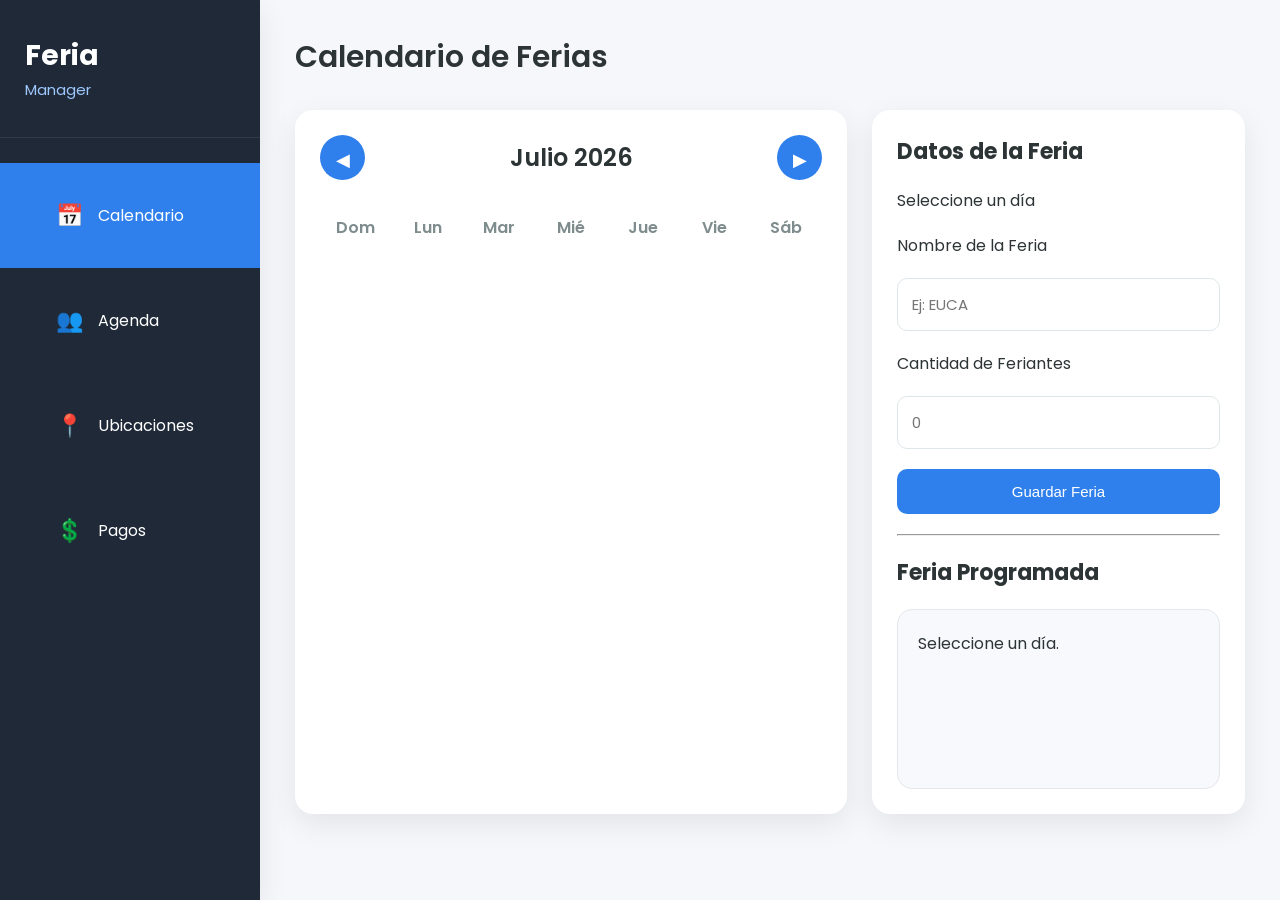
==== index.html @ 509d6440 "Add files via upload" ====
<!DOCTYPE html>
<html lang="es">

<head>

<meta charset="UTF-8">

<meta name="viewport" content="width=device-width, initial-scale=1.0">

<title>Feria Manager</title>

<link rel="stylesheet" href="css/style.css">

<link rel="preconnect" href="https://fonts.googleapis.com">

<link rel="preconnect" href="https://fonts.gstatic.com" crossorigin>

<link href="https://fonts.googleapis.com/css2?family=Poppins:wght@300;400;500;600;700&display=swap" rel="stylesheet">

</head>

<body>

<div class="app">

<!-- Menú -->

<aside class="sidebar" id="sidebar">

    <div class="logo">

        <h2>Feria</h2>

        <span>Manager</span>

    </div>

    <nav>

        <ul>

            <li id="menuCalendario">
                <a href="index.html">
                    <span>📅</span>
                    Calendario
                </a>
            </li>

            <li id="menuAgenda">
                <a href="agenda.html">
                    <span>👥</span>
                    Agenda
                </a>
            </li>

            <li id="menuUbicaciones">
                <a href="ubicaciones.html">
                    <span>📍</span>
                    Ubicaciones
                </a>
            </li>

            <li id="menuPagos">
                <a href="pagos.html">
                    <span>💲</span>
                    Pagos
                </a>
            </li>

        </ul>

    </nav>

</aside>

<!-- Contenido -->

<div class="contenido">

<header>

<div class="menu">

☰

</div>

<h1>

Calendario de Ferias

</h1>

</header>

<main>

<section class="tarjeta">

<div class="cabecera-calendario">

<button id="anterior">

◀

</button>

<h2 id="mesActual">

Julio 2026

</h2>

<button id="siguiente">

▶

</button>

</div>

<div class="dias-semana">

<div>Dom</div>

<div>Lun</div>

<div>Mar</div>

<div>Mié</div>

<div>Jue</div>

<div>Vie</div>

<div>Sáb</div>

</div>

<div id="calendario" class="calendario">

</div>

</section>

<section class="detalle">

    <h3>Datos de la Feria</h3>
    
    <p id="fechaSeleccionada">
    Seleccione un día
    </p>
    
    <label>Nombre de la Feria</label>
    
    <input
    type="text"
    id="nombreFeria"
    placeholder="Ej: EUCA">
    
    <label>Cantidad de Feriantes</label>
    
    <input
    type="number"
    id="cantidadFeriantes"
    placeholder="0">
    
    <button id="guardarFeria">
    
    Guardar Feria
    
    </button>
    
    <hr>
    
    <h3>Feria Programada</h3>
    
    <div id="detalleDia">
    
    Seleccione un día.
    
    </div>
    
    </section>

</main>

</div>

</div>

<script src="js/storage.js"></script>

<script src="js/calendario.js"></script>

<script src="js/app.js"></script>
<script>

    document.getElementById("menuCalendario").classList.add("activo");
    
    </script>
</body>

</html>
---- css/style.css ----
/* ===========================
   FERIA MANAGER
   Hoja de estilos principal
=========================== */

*{
    margin:0;
    padding:0;
    box-sizing:border-box;
}

:root{

    --color-principal:#2F80ED;
    --color-principal-hover:#1769d6;

    --color-fondo:#f5f7fb;
    --color-menu:#1f2937;

    --color-blanco:#ffffff;

    --color-texto:#2d3436;
    --color-texto-claro:#7f8c8d;

    --color-borde:#e5e7eb;

    --sombra:0 10px 30px rgba(0,0,0,.08);

    --radio:18px;

    --transicion:.25s;

}

body{

    font-family:'Poppins',sans-serif;
    background:var(--color-fondo);
    color:var(--color-texto);

    overflow-x:hidden;

}

/* APP */

.app{

    display:flex;

    min-height:100vh;

}

/* MENU */

.sidebar{

    width:260px;

    background:var(--color-menu);

    color:white;

    display:flex;

    flex-direction:column;

    transition:.35s;

    box-shadow:var(--sombra);

    position:fixed;

    left:0;

    top:0;

    bottom:0;

    z-index:100;

}

.logo{

    padding:35px 25px;

    border-bottom:1px solid rgba(255,255,255,.08);

}

.logo h2{

    font-size:28px;

    font-weight:700;

}

.logo span{

    color:#9ec8ff;

    font-size:15px;

}

.sidebar ul{

    list-style:none;

    margin-top:25px;

}

.sidebar li{

    display:flex;

    align-items:center;

    gap:15px;

    padding:18px 28px;

    cursor:pointer;

    transition:var(--transicion);

    font-size:16px;

}

.sidebar li:hover{

    background:rgba(255,255,255,.08);

}

.sidebar li.activo{

    background:var(--color-principal);

}

.sidebar li span{

    font-size:22px;

}

/* CONTENIDO */

.contenido{

    flex:1;

    margin-left:260px;

    padding:35px;

}

/* HEADER */

header{

    display:flex;

    justify-content:space-between;

    align-items:center;

    margin-bottom:30px;

}

header h1{

    font-size:30px;

    font-weight:600;

}

.menu{

    display:none;

}

/* MAIN */

main{

    display:grid;

    grid-template-columns:2fr 1fr;

    gap:25px;

}
/* ==========================================
   TARJETAS
========================================== */

.tarjeta,
.detalle{

    background:var(--color-blanco);

    border-radius:var(--radio);

    box-shadow:var(--sombra);

    padding:25px;

    animation:aparecer .5s ease;

}

.detalle{

    display:flex;

    flex-direction:column;

    gap:20px;

    min-height:620px;

}

/* ==========================================
   CABECERA DEL CALENDARIO
========================================== */

.cabecera-calendario{

    display:flex;

    justify-content:space-between;

    align-items:center;

    margin-bottom:25px;

}

.cabecera-calendario h2{

    font-size:24px;

    font-weight:600;

}

.cabecera-calendario button{

    width:45px;

    height:45px;

    border:none;

    border-radius:50%;

    cursor:pointer;

    background:var(--color-principal);

    color:white;

    font-size:18px;

    transition:.25s;

}

.cabecera-calendario button:hover{

    background:var(--color-principal-hover);

    transform:scale(1.08);

}

/* ==========================================
   DÍAS DE LA SEMANA
========================================== */

.dias-semana{

    display:grid;

    grid-template-columns:repeat(7,1fr);

    margin-bottom:15px;

}

.dias-semana div{

    text-align:center;

    font-weight:600;

    color:var(--color-texto-claro);

    padding:10px;

}

/* ==========================================
   CALENDARIO
========================================== */

.calendario{

    display:grid;

    grid-template-columns:repeat(7,1fr);

    gap:10px;

}

.dia{

    height:90px;

    border-radius:16px;

    background:#fafafa;

    display:flex;

    justify-content:center;

    align-items:center;

    cursor:pointer;

    font-weight:600;

    border:2px solid transparent;

    transition:.25s;

    position:relative;

}

.dia:hover{

    transform:translateY(-4px);

    background:#eef5ff;

    border-color:var(--color-principal);

}

.vacio{

    background:transparent;

    pointer-events:none;

    box-shadow:none;

}

/* Día seleccionado */

.seleccionado{

    background:var(--color-principal);

    color:white;

}

/* Hoy */

.hoy{

    border:2px solid #27ae60;

}

/* ==========================================
   FERIAS
========================================== */

.euca{

    background:#27ae60 !important;

    color:white;

}

.plate{

    background:#e67e22 !important;

    color:white;

}

.euca::after{

    content:"E";

    position:absolute;

    bottom:6px;

    right:8px;

    font-size:12px;

    font-weight:bold;

}

.plate::after{

    content:"P";

    position:absolute;

    bottom:6px;

    right:8px;

    font-size:12px;

    font-weight:bold;

}

/* ==========================================
   PANEL DERECHO
========================================== */

.detalle h3{

    font-size:22px;

}

#detalleDia{

    background:#f7f9fc;

    border-radius:15px;

    padding:20px;

    min-height:180px;

    line-height:1.7;

    border:1px solid var(--color-borde);

}

.botones{

    display:flex;

    flex-direction:column;

    gap:15px;

}

.botones button{

    border:none;

    cursor:pointer;

    padding:16px;

    border-radius:14px;

    color:white;

    font-size:16px;

    font-weight:600;

    transition:.25s;

}

#btnEuca{

    background:#27ae60;

}

#btnPlate{

    background:#e67e22;

}

.botones button:hover{

    transform:translateY(-3px);

    box-shadow:0 10px 20px rgba(0,0,0,.15);

}

/* ==========================================
   ANIMACIONES
========================================== */

@keyframes aparecer{

    from{

        opacity:0;

        transform:translateY(20px);

    }

    to{

        opacity:1;

        transform:translateY(0);

    }

}

/* ==========================================
   SCROLL
========================================== */

::-webkit-scrollbar{

    width:10px;

}

::-webkit-scrollbar-thumb{

    background:var(--color-principal);

    border-radius:20px;

}

::-webkit-scrollbar-track{

    background:#edf2f7;

}

/* ==========================================
   RESPONSIVE
========================================== */

@media(max-width:1000px){

    main{

        grid-template-columns:1fr;

    }

    .detalle{

        min-height:auto;

    }

}

@media(max-width:768px){

    .sidebar{

        width:220px;

        transform:translateX(-100%);

    }

    .sidebar.abierto{

        transform:translateX(0);

    }

    .contenido{

        margin-left:0;

        padding:20px;

    }

    .menu{

        display:flex;

        align-items:center;

        justify-content:center;

        width:45px;

        height:45px;

        border-radius:10px;

        background:var(--color-principal);

        color:white;

        cursor:pointer;

        font-size:22px;

    }

    header{

        gap:15px;

    }

    header h1{

        font-size:22px;

    }

    .dia{

        height:65px;

        font-size:14px;

    }

}
/*==========================
FORMULARIOS
===========================*/

form{

    display:flex;
    
    flex-direction:column;
    
    gap:15px;
    
    margin-top:20px;
    
    }
    
    input,
    select{
    
    padding:14px;
    
    border:1px solid #dfe6e9;
    
    border-radius:10px;
    
    font-size:15px;
    
    font-family:Poppins,sans-serif;
    
    }
    
    button{
    
    padding:14px;
    
    border:none;
    
    border-radius:10px;
    
    background:#2F80ED;
    
    color:white;
    
    cursor:pointer;
    
    font-size:15px;
    
    transition:.25s;
    
    }
    
    button:hover{
    
    background:#1769d6;
    
    }
    
    .emprendedor,
    .pago{
    
    background:white;
    
    padding:15px;
    
    border-radius:12px;
    
    margin-bottom:15px;
    
    box-shadow:0 3px 10px rgba(0,0,0,.08);
    
    }
    
    .emprendedor h3,
    .pago h3{
    
    margin-bottom:8px;
    
    }
    
    .emprendedor button,
    .pago button{
    
    margin-top:10px;
    
    margin-right:10px;
    
    }
    .sidebar ul{

        list-style:none;
    
        margin-top:25px;
    
    }
    
    .sidebar li{
    
        transition:.25s;
    
    }
    
    .sidebar li a{
    
        display:flex;
    
        align-items:center;
    
        gap:15px;
    
        padding:18px 28px;
    
        color:white;
    
        text-decoration:none;
    
        font-size:16px;
    
    }
    
    .sidebar li:hover{
    
        background:rgba(255,255,255,.08);
    
    }
    
    .sidebar li.activo{
    
        background:#2F80ED;
    
    }
    
    .sidebar li span{
    
        font-size:22px;
    
    }
    .feria{

        background:#2F80ED;
        color:white;
    
    }
    
    .contenidoFeria{
    
        display:flex;
        flex-direction:column;
        justify-content:center;
        align-items:center;
        height:100%;
        gap:3px;
        text-align:center;
    
    }
    
    .contenidoFeria strong{
    
        font-size:18px;
    
    }
    
    .contenidoFeria small{
    
        font-size:11px;
        font-weight:600;
    
    }
    
    .contenidoFeria span{
    
        font-size:11px;
    
    }
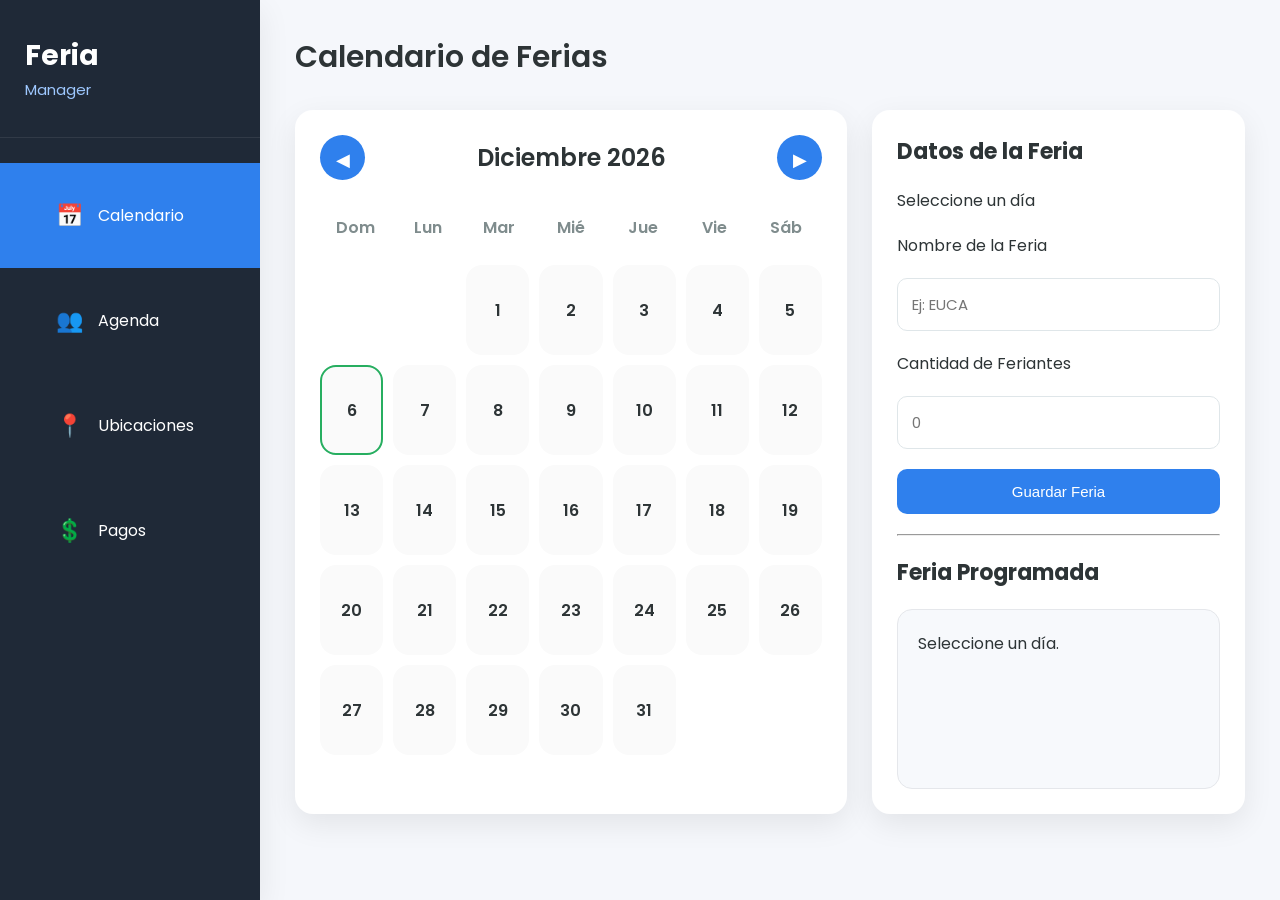
==== commit b1e1d06d: "Fix static asset loading and empty data guards" ====
--- a/index.html
+++ b/index.html
@@ -1,204 +1,204 @@
-<!DOCTYPE html>
-<html lang="es">
-
-<head>
-
-<meta charset="UTF-8">
-
-<meta name="viewport" content="width=device-width, initial-scale=1.0">
-
-<title>Feria Manager</title>
-
-<link rel="stylesheet" href="css/style.css">
-
-<link rel="preconnect" href="https://fonts.googleapis.com">
-
-<link rel="preconnect" href="https://fonts.gstatic.com" crossorigin>
-
-<link href="https://fonts.googleapis.com/css2?family=Poppins:wght@300;400;500;600;700&display=swap" rel="stylesheet">
-
-</head>
-
-<body>
-
-<div class="app">
-
-<!-- Menú -->
-
-<aside class="sidebar" id="sidebar">
-
-    <div class="logo">
-
-        <h2>Feria</h2>
-
-        <span>Manager</span>
-
-    </div>
-
-    <nav>
-
-        <ul>
-
-            <li id="menuCalendario">
-                <a href="index.html">
-                    <span>📅</span>
-                    Calendario
-                </a>
-            </li>
-
-            <li id="menuAgenda">
-                <a href="agenda.html">
-                    <span>👥</span>
-                    Agenda
-                </a>
-            </li>
-
-            <li id="menuUbicaciones">
-                <a href="ubicaciones.html">
-                    <span>📍</span>
-                    Ubicaciones
-                </a>
-            </li>
-
-            <li id="menuPagos">
-                <a href="pagos.html">
-                    <span>💲</span>
-                    Pagos
-                </a>
-            </li>
-
-        </ul>
-
-    </nav>
-
-</aside>
-
-<!-- Contenido -->
-
-<div class="contenido">
-
-<header>
-
-<div class="menu">
-
-☰
-
-</div>
-
-<h1>
-
-Calendario de Ferias
-
-</h1>
-
-</header>
-
-<main>
-
-<section class="tarjeta">
-
-<div class="cabecera-calendario">
-
-<button id="anterior">
-
-◀
-
-</button>
-
-<h2 id="mesActual">
-
-Julio 2026
-
-</h2>
-
-<button id="siguiente">
-
-▶
-
-</button>
-
-</div>
-
-<div class="dias-semana">
-
-<div>Dom</div>
-
-<div>Lun</div>
-
-<div>Mar</div>
-
-<div>Mié</div>
-
-<div>Jue</div>
-
-<div>Vie</div>
-
-<div>Sáb</div>
-
-</div>
-
-<div id="calendario" class="calendario">
-
-</div>
-
-</section>
-
-<section class="detalle">
-
-    <h3>Datos de la Feria</h3>
-    
-    <p id="fechaSeleccionada">
-    Seleccione un día
-    </p>
-    
-    <label>Nombre de la Feria</label>
-    
-    <input
-    type="text"
-    id="nombreFeria"
-    placeholder="Ej: EUCA">
-    
-    <label>Cantidad de Feriantes</label>
-    
-    <input
-    type="number"
-    id="cantidadFeriantes"
-    placeholder="0">
-    
-    <button id="guardarFeria">
-    
-    Guardar Feria
-    
-    </button>
-    
-    <hr>
-    
-    <h3>Feria Programada</h3>
-    
-    <div id="detalleDia">
-    
-    Seleccione un día.
-    
-    </div>
-    
-    </section>
-
-</main>
-
-</div>
-
-</div>
-
-<script src="js/storage.js"></script>
-
-<script src="js/calendario.js"></script>
-
-<script src="js/app.js"></script>
-<script>
-
-    document.getElementById("menuCalendario").classList.add("activo");
-    
-    </script>
-</body>
-
-</html>+<!DOCTYPE html>
+<html lang="es">
+
+<head>
+
+<meta charset="UTF-8">
+
+<meta name="viewport" content="width=device-width, initial-scale=1.0">
+
+<title>Feria Manager</title>
+
+<link rel="stylesheet" href="css/style.css">
+
+<link rel="preconnect" href="https://fonts.googleapis.com">
+
+<link rel="preconnect" href="https://fonts.gstatic.com" crossorigin>
+
+<link href="https://fonts.googleapis.com/css2?family=Poppins:wght@300;400;500;600;700&display=swap" rel="stylesheet">
+
+</head>
+
+<body>
+
+<div class="app">
+
+<!-- Menú -->
+
+<aside class="sidebar" id="sidebar">
+
+    <div class="logo">
+
+        <h2>Feria</h2>
+
+        <span>Manager</span>
+
+    </div>
+
+    <nav>
+
+        <ul>
+
+            <li id="menuCalendario">
+                <a href="index.html">
+                    <span>📅</span>
+                    Calendario
+                </a>
+            </li>
+
+            <li id="menuAgenda">
+                <a href="agenda.html">
+                    <span>👥</span>
+                    Agenda
+                </a>
+            </li>
+
+            <li id="menuUbicaciones">
+                <a href="ubicaciones.html">
+                    <span>📍</span>
+                    Ubicaciones
+                </a>
+            </li>
+
+            <li id="menuPagos">
+                <a href="pagos.html">
+                    <span>💲</span>
+                    Pagos
+                </a>
+            </li>
+
+        </ul>
+
+    </nav>
+
+</aside>
+
+<!-- Contenido -->
+
+<div class="contenido">
+
+<header>
+
+<div class="menu">
+
+☰
+
+</div>
+
+<h1>
+
+Calendario de Ferias
+
+</h1>
+
+</header>
+
+<main>
+
+<section class="tarjeta">
+
+<div class="cabecera-calendario">
+
+<button id="anterior">
+
+◀
+
+</button>
+
+<h2 id="mesActual">
+
+Julio 2026
+
+</h2>
+
+<button id="siguiente">
+
+▶
+
+</button>
+
+</div>
+
+<div class="dias-semana">
+
+<div>Dom</div>
+
+<div>Lun</div>
+
+<div>Mar</div>
+
+<div>Mié</div>
+
+<div>Jue</div>
+
+<div>Vie</div>
+
+<div>Sáb</div>
+
+</div>
+
+<div id="calendario" class="calendario">
+
+</div>
+
+</section>
+
+<section class="detalle">
+
+    <h3>Datos de la Feria</h3>
+
+    <p id="fechaSeleccionada">
+    Seleccione un día
+    </p>
+
+    <label>Nombre de la Feria</label>
+
+    <input
+    type="text"
+    id="nombreFeria"
+    placeholder="Ej: EUCA">
+
+    <label>Cantidad de Feriantes</label>
+
+    <input
+    type="number"
+    id="cantidadFeriantes"
+    placeholder="0">
+
+    <button id="guardarFeria">
+
+    Guardar Feria
+
+    </button>
+
+    <hr>
+
+    <h3>Feria Programada</h3>
+
+    <div id="detalleDia">
+
+    Seleccione un día.
+
+    </div>
+
+    </section>
+
+</main>
+
+</div>
+
+</div>
+
+<script src="css/js/storage.js"></script>
+
+<script src="css/js/calendario.js"></script>
+
+<script src="css/js/app.js"></script>
+<script>
+
+    document.getElementById("menuCalendario").classList.add("activo");
+
+    </script>
+</body>
+
+</html>
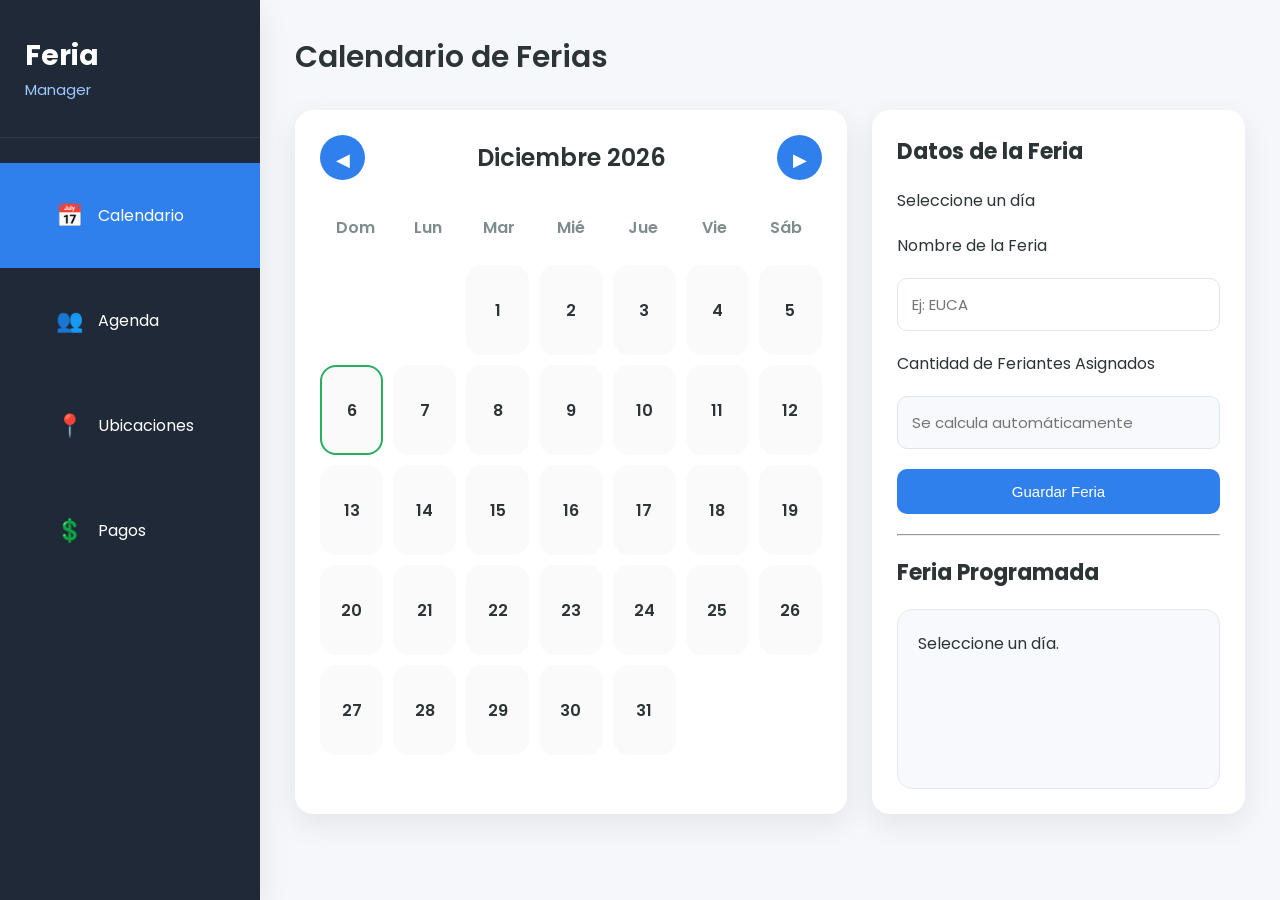
==== commit cf35d184: "Support multi-fair agenda and automatic calendar counts" ====
--- a/index.html
+++ b/index.html
@@ -158,12 +158,13 @@
     id="nombreFeria"
     placeholder="Ej: EUCA">
 
-    <label>Cantidad de Feriantes</label>
+    <label>Cantidad de Feriantes Asignados</label>
 
     <input
     type="number"
     id="cantidadFeriantes"
-    placeholder="0">
+    placeholder="Se calcula automáticamente"
+    readonly>
 
     <button id="guardarFeria">
 
--- a/css/style.css
+++ b/css/style.css
@@ -827,4 +827,354 @@
     
         font-size:11px;
     
-    }+    }
+/* ==========================================
+   UBICACIONES
+========================================== */
+
+.gridPuestos{
+
+    display:grid;
+    grid-template-columns:repeat(auto-fit,minmax(90px,1fr));
+    gap:12px;
+    margin-top:20px;
+
+}
+
+.puesto{
+
+    min-height:80px;
+    border-radius:14px;
+    background:#eef2f7;
+    color:var(--color-texto);
+    border:2px solid var(--color-borde);
+    display:flex;
+    flex-direction:column;
+    justify-content:center;
+    align-items:center;
+    gap:6px;
+    cursor:pointer;
+    text-align:center;
+    transition:var(--transicion);
+
+}
+
+.puesto:hover{
+
+    transform:translateY(-3px);
+    border-color:var(--color-principal);
+
+}
+
+.puesto small{
+
+    max-width:100%;
+    padding:0 6px;
+    overflow:hidden;
+    text-overflow:ellipsis;
+    white-space:nowrap;
+    font-size:11px;
+
+}
+
+.puestoPago{
+
+    background:#27ae60;
+    border-color:#219653;
+    color:white;
+
+}
+
+.puestoNoPago{
+
+    background:#eb5757;
+    border-color:#c0392b;
+    color:white;
+
+}
+
+.leyendaPuestos{
+
+    display:flex;
+    gap:16px;
+    flex-wrap:wrap;
+    margin-top:12px;
+    color:var(--color-texto-claro);
+    font-size:14px;
+
+}
+
+.leyendaPuestos span{
+
+    display:flex;
+    align-items:center;
+    gap:8px;
+
+}
+
+.colorPago,
+.colorNoPago{
+
+    width:14px;
+    height:14px;
+    border-radius:50%;
+    display:inline-block;
+
+}
+
+.colorPago{
+
+    background:#27ae60;
+
+}
+
+.colorNoPago{
+
+    background:#eb5757;
+
+}
+
+/* ==========================================
+   AGENDA VISUAL
+========================================== */
+
+.resumenAgenda{
+
+    display:grid;
+    grid-template-columns:repeat(auto-fit,minmax(110px,1fr));
+    gap:12px;
+    margin:15px 0;
+
+}
+
+.resumenAgendaCard{
+
+    background:#eef5ff;
+    border:1px solid #d7e8ff;
+    border-radius:14px;
+    padding:14px;
+    display:flex;
+    flex-direction:column;
+    gap:4px;
+
+}
+
+.resumenAgendaCard strong{
+
+    color:var(--color-principal);
+    font-size:24px;
+
+}
+
+.resumenAgendaCard span{
+
+    color:var(--color-texto-claro);
+    font-size:13px;
+
+}
+
+.tablaResponsive{
+
+    width:100%;
+    overflow-x:auto;
+    margin-top:18px;
+
+}
+
+.tablaAgenda{
+
+    width:100%;
+    border-collapse:collapse;
+    min-width:720px;
+
+}
+
+.tablaAgenda th,
+.tablaAgenda td{
+
+    padding:14px;
+    border-bottom:1px solid var(--color-borde);
+    text-align:left;
+    vertical-align:middle;
+
+}
+
+.tablaAgenda th{
+
+    background:#f7f9fc;
+    color:var(--color-texto-claro);
+    font-size:13px;
+    text-transform:uppercase;
+    letter-spacing:.04em;
+
+}
+
+.tablaAgenda tr:hover td{
+
+    background:#fbfdff;
+
+}
+
+.tablaAgenda button{
+
+    margin:4px 6px 4px 0;
+    padding:10px 12px;
+
+}
+
+.btnEliminar{
+
+    background:#eb5757;
+
+}
+
+.btnEliminar:hover{
+
+    background:#c0392b;
+
+}
+
+.agendaVacia{
+
+    color:var(--color-texto-claro);
+    text-align:center !important;
+    padding:30px !important;
+
+}
+
+/* ==========================================
+   MODULOS DE PUESTOS
+========================================== */
+
+.tarjetaModulos{
+
+    display:flex;
+    flex-direction:column;
+
+}
+
+.ayudaModulos{
+
+    color:var(--color-texto-claro);
+    margin-top:8px;
+
+}
+
+.modulosPuestos{
+
+    display:grid;
+    grid-template-columns:repeat(auto-fit,minmax(220px,1fr));
+    gap:18px;
+    margin-top:20px;
+
+}
+
+.moduloPuestos{
+
+    border:1px solid var(--color-borde);
+    border-radius:16px;
+    padding:16px;
+    background:#fbfdff;
+
+}
+
+.moduloPuestos h3{
+
+    margin-bottom:12px;
+    color:var(--color-principal);
+
+}
+
+.moduloPuestos .gridPuestos{
+
+    grid-template-columns:repeat(5,minmax(0,1fr));
+    gap:8px;
+    margin-top:0;
+
+}
+
+.moduloPuestos .puesto{
+
+    min-height:78px;
+
+}
+
+.puestoSeleccionado{
+
+    outline:3px solid #f2c94c;
+    outline-offset:3px;
+
+}
+
+.colorLibre{
+
+    width:14px;
+    height:14px;
+    border-radius:50%;
+    display:inline-block;
+    background:#eef2f7;
+    border:1px solid var(--color-borde);
+
+}
+
+.agendaMain{
+
+    grid-template-columns:minmax(280px,.8fr) minmax(520px,1.6fr);
+
+}
+
+@media(max-width:1000px){
+
+    .agendaMain{
+
+        grid-template-columns:1fr;
+
+    }
+
+}
+
+/* ==========================================
+   FERIAS MULTIPLE SELECCION
+========================================== */
+
+.feriasOpciones{
+
+    border:1px solid var(--color-borde);
+    border-radius:12px;
+    padding:14px;
+    display:flex;
+    flex-direction:column;
+    gap:10px;
+
+}
+
+.feriasOpciones legend{
+
+    padding:0 6px;
+    color:var(--color-texto-claro);
+    font-size:13px;
+
+}
+
+.feriasOpciones label{
+
+    display:flex;
+    align-items:center;
+    gap:8px;
+    cursor:pointer;
+
+}
+
+.feriasOpciones input{
+
+    width:auto;
+
+}
+
+input[readonly]{
+
+    background:#f7f9fc;
+    color:var(--color-texto-claro);
+    cursor:not-allowed;
+
+}
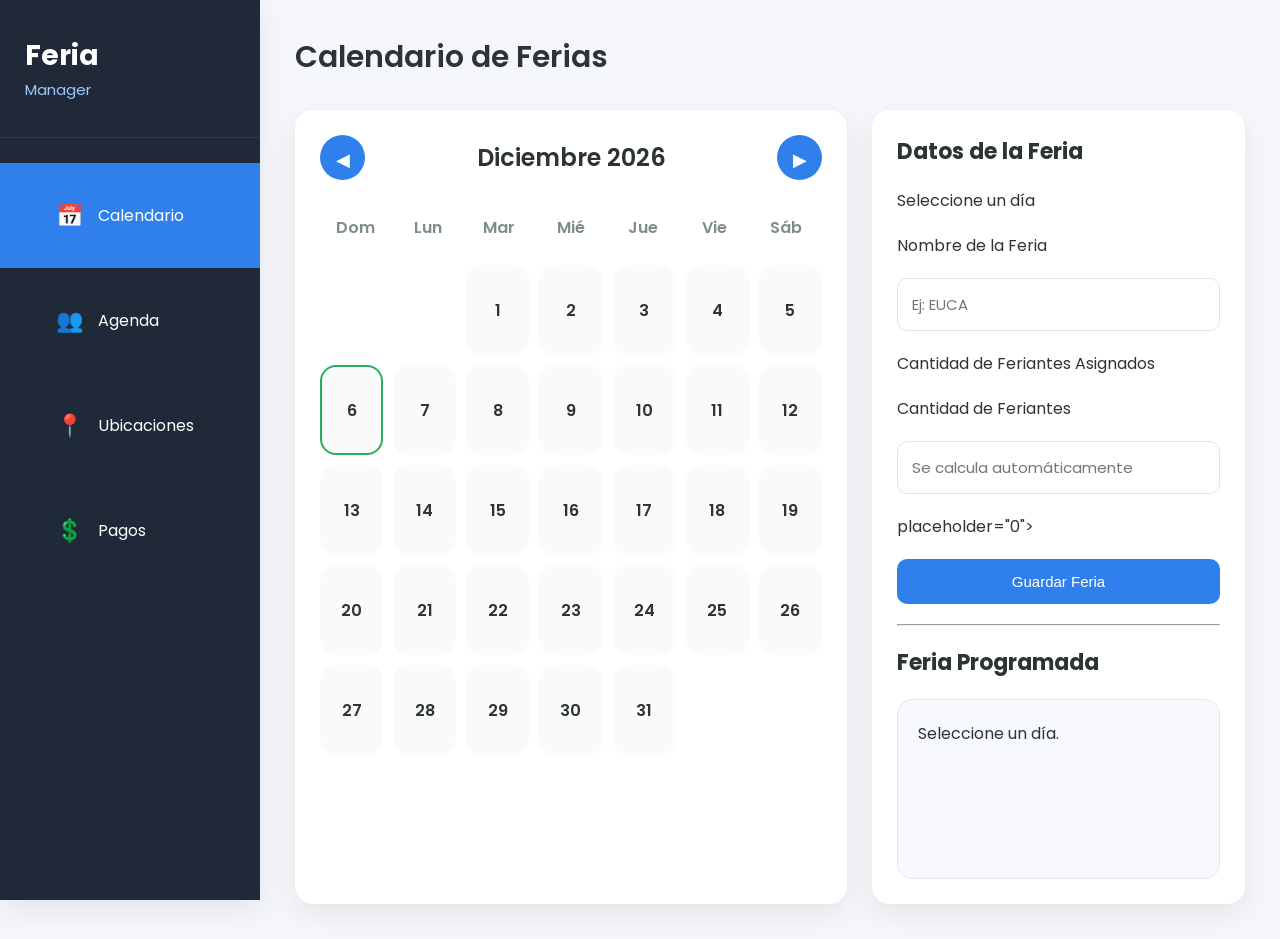
==== commit 80ba77dc: "Merge branch 'main' into codex/revisar-el-codigo-por-errores-spr3y6" ====
--- a/index.html
+++ b/index.html
@@ -159,12 +159,14 @@
     placeholder="Ej: EUCA">
 
     <label>Cantidad de Feriantes Asignados</label>
+    <label>Cantidad de Feriantes</label>
 
     <input
     type="number"
     id="cantidadFeriantes"
     placeholder="Se calcula automáticamente"
     readonly>
+    placeholder="0">
 
     <button id="guardarFeria">
 
--- a/css/style.css
+++ b/css/style.css
@@ -827,354 +827,351 @@
     
         font-size:11px;
     
-    }
-/* ==========================================
-   UBICACIONES
-========================================== */
-
-.gridPuestos{
-
-    display:grid;
-    grid-template-columns:repeat(auto-fit,minmax(90px,1fr));
-    gap:12px;
-    margin-top:20px;
-
-}
-
-.puesto{
-
-    min-height:80px;
-    border-radius:14px;
-    background:#eef2f7;
-    color:var(--color-texto);
-    border:2px solid var(--color-borde);
-    display:flex;
-    flex-direction:column;
-    justify-content:center;
-    align-items:center;
-    gap:6px;
-    cursor:pointer;
-    text-align:center;
-    transition:var(--transicion);
-
-}
-
-.puesto:hover{
-
-    transform:translateY(-3px);
-    border-color:var(--color-principal);
-
-}
-
-.puesto small{
-
-    max-width:100%;
-    padding:0 6px;
-    overflow:hidden;
-    text-overflow:ellipsis;
-    white-space:nowrap;
-    font-size:11px;
-
-}
-
-.puestoPago{
-
-    background:#27ae60;
-    border-color:#219653;
-    color:white;
-
-}
-
-.puestoNoPago{
-
-    background:#eb5757;
-    border-color:#c0392b;
-    color:white;
-
-}
-
-.leyendaPuestos{
-
-    display:flex;
-    gap:16px;
-    flex-wrap:wrap;
-    margin-top:12px;
-    color:var(--color-texto-claro);
-    font-size:14px;
-
-}
-
-.leyendaPuestos span{
-
-    display:flex;
-    align-items:center;
-    gap:8px;
-
-}
-
-.colorPago,
-.colorNoPago{
-
-    width:14px;
-    height:14px;
-    border-radius:50%;
-    display:inline-block;
-
-}
-
-.colorPago{
-
-    background:#27ae60;
-
-}
-
-.colorNoPago{
-
-    background:#eb5757;
-
-}
-
-/* ==========================================
-   AGENDA VISUAL
-========================================== */
-
-.resumenAgenda{
-
-    display:grid;
-    grid-template-columns:repeat(auto-fit,minmax(110px,1fr));
-    gap:12px;
-    margin:15px 0;
-
-}
-
-.resumenAgendaCard{
-
-    background:#eef5ff;
-    border:1px solid #d7e8ff;
-    border-radius:14px;
-    padding:14px;
-    display:flex;
-    flex-direction:column;
-    gap:4px;
-
-}
-
-.resumenAgendaCard strong{
-
-    color:var(--color-principal);
-    font-size:24px;
-
-}
-
-.resumenAgendaCard span{
-
-    color:var(--color-texto-claro);
-    font-size:13px;
-
-}
-
-.tablaResponsive{
-
-    width:100%;
-    overflow-x:auto;
-    margin-top:18px;
-
-}
-
-.tablaAgenda{
-
-    width:100%;
-    border-collapse:collapse;
-    min-width:720px;
-
-}
-
-.tablaAgenda th,
-.tablaAgenda td{
-
-    padding:14px;
-    border-bottom:1px solid var(--color-borde);
-    text-align:left;
-    vertical-align:middle;
-
-}
-
-.tablaAgenda th{
-
-    background:#f7f9fc;
-    color:var(--color-texto-claro);
-    font-size:13px;
-    text-transform:uppercase;
-    letter-spacing:.04em;
-
-}
-
-.tablaAgenda tr:hover td{
-
-    background:#fbfdff;
-
-}
-
-.tablaAgenda button{
-
-    margin:4px 6px 4px 0;
-    padding:10px 12px;
-
-}
-
-.btnEliminar{
-
-    background:#eb5757;
-
-}
-
-.btnEliminar:hover{
-
-    background:#c0392b;
-
-}
-
-.agendaVacia{
-
-    color:var(--color-texto-claro);
-    text-align:center !important;
-    padding:30px !important;
-
-}
-
-/* ==========================================
-   MODULOS DE PUESTOS
-========================================== */
-
-.tarjetaModulos{
-
-    display:flex;
-    flex-direction:column;
-
-}
-
-.ayudaModulos{
-
-    color:var(--color-texto-claro);
-    margin-top:8px;
-
-}
-
-.modulosPuestos{
-
-    display:grid;
-    grid-template-columns:repeat(auto-fit,minmax(220px,1fr));
-    gap:18px;
-    margin-top:20px;
-
-}
-
-.moduloPuestos{
-
-    border:1px solid var(--color-borde);
-    border-radius:16px;
-    padding:16px;
-    background:#fbfdff;
-
-}
-
-.moduloPuestos h3{
-
-    margin-bottom:12px;
-    color:var(--color-principal);
-
-}
-
-.moduloPuestos .gridPuestos{
-
-    grid-template-columns:repeat(5,minmax(0,1fr));
-    gap:8px;
-    margin-top:0;
-
-}
-
-.moduloPuestos .puesto{
-
-    min-height:78px;
-
-}
-
-.puestoSeleccionado{
-
-    outline:3px solid #f2c94c;
-    outline-offset:3px;
-
-}
-
-.colorLibre{
-
-    width:14px;
-    height:14px;
-    border-radius:50%;
-    display:inline-block;
-    background:#eef2f7;
-    border:1px solid var(--color-borde);
-
-}
-
-.agendaMain{
-
-    grid-template-columns:minmax(280px,.8fr) minmax(520px,1.6fr);
-
-}
-
-@media(max-width:1000px){
-
-    .agendaMain{
-
-        grid-template-columns:1fr;
-
-    }
-
-}
-
-/* ==========================================
-   FERIAS MULTIPLE SELECCION
-========================================== */
-
-.feriasOpciones{
-
-    border:1px solid var(--color-borde);
-    border-radius:12px;
-    padding:14px;
-    display:flex;
-    flex-direction:column;
-    gap:10px;
-
-}
-
-.feriasOpciones legend{
-
-    padding:0 6px;
-    color:var(--color-texto-claro);
-    font-size:13px;
-
-}
-
-.feriasOpciones label{
-
-    display:flex;
-    align-items:center;
-    gap:8px;
-    cursor:pointer;
-
-}
-
-.feriasOpciones input{
-
-    width:auto;
-
-}
-
-input[readonly]{
-
-    background:#f7f9fc;
-    color:var(--color-texto-claro);
-    cursor:not-allowed;
-
-}
+    }
+/* ==========================================
+   UBICACIONES
+========================================== */
+
+.gridPuestos{
+
+    display:grid;
+    grid-template-columns:repeat(auto-fit,minmax(90px,1fr));
+    gap:12px;
+    margin-top:20px;
+
+}
+
+.puesto{
+
+    min-height:80px;
+    border-radius:14px;
+    background:#eef2f7;
+    color:var(--color-texto);
+    border:2px solid var(--color-borde);
+    display:flex;
+    flex-direction:column;
+    justify-content:center;
+    align-items:center;
+    gap:6px;
+    cursor:pointer;
+    text-align:center;
+    transition:var(--transicion);
+
+}
+
+.puesto:hover{
+
+    transform:translateY(-3px);
+    border-color:var(--color-principal);
+
+}
+
+.puesto small{
+
+    max-width:100%;
+    padding:0 6px;
+    overflow:hidden;
+    text-overflow:ellipsis;
+    white-space:nowrap;
+    font-size:11px;
+
+}
+
+.puestoPago{
+
+    background:#27ae60;
+    border-color:#219653;
+    color:white;
+
+}
+
+.puestoNoPago{
+
+    background:#eb5757;
+    border-color:#c0392b;
+    color:white;
+
+}
+
+.leyendaPuestos{
+
+    display:flex;
+    gap:16px;
+    flex-wrap:wrap;
+    margin-top:12px;
+    color:var(--color-texto-claro);
+    font-size:14px;
+
+}
+
+.leyendaPuestos span{
+
+    display:flex;
+    align-items:center;
+    gap:8px;
+
+}
+
+.colorPago,
+.colorNoPago{
+
+    width:14px;
+    height:14px;
+    border-radius:50%;
+    display:inline-block;
+
+}
+
+.colorPago{
+
+    background:#27ae60;
+
+}
+
+.colorNoPago{
+
+    background:#eb5757;
+
+}
+
+/* ==========================================
+   AGENDA VISUAL
+
+.resumenAgenda{
+
+    display:grid;
+    grid-template-columns:repeat(auto-fit,minmax(110px,1fr));
+    gap:12px;
+    margin:15px 0;
+
+}
+
+.resumenAgendaCard{
+
+    background:#eef5ff;
+    border:1px solid #d7e8ff;
+    border-radius:14px;
+    padding:14px;
+    display:flex;
+    flex-direction:column;
+    gap:4px;
+
+}
+
+.resumenAgendaCard strong{
+
+    color:var(--color-principal);
+    font-size:24px;
+
+}
+
+.resumenAgendaCard span{
+
+    color:var(--color-texto-claro);
+    font-size:13px;
+
+}
+
+.tablaResponsive{
+
+    width:100%;
+    overflow-x:auto;
+    margin-top:18px;
+
+}
+
+.tablaAgenda{
+
+    width:100%;
+    border-collapse:collapse;
+    min-width:720px;
+
+}
+
+.tablaAgenda th,
+.tablaAgenda td{
+
+    padding:14px;
+    border-bottom:1px solid var(--color-borde);
+    text-align:left;
+    vertical-align:middle;
+
+}
+
+.tablaAgenda th{
+
+    background:#f7f9fc;
+    color:var(--color-texto-claro);
+    font-size:13px;
+    text-transform:uppercase;
+    letter-spacing:.04em;
+
+}
+
+.tablaAgenda tr:hover td{
+
+    background:#fbfdff;
+
+}
+
+.tablaAgenda button{
+
+    margin:4px 6px 4px 0;
+    padding:10px 12px;
+
+}
+
+.btnEliminar{
+
+    background:#eb5757;
+
+}
+
+.btnEliminar:hover{
+
+    background:#c0392b;
+
+}
+
+.agendaVacia{
+
+    color:var(--color-texto-claro);
+    text-align:center !important;
+    padding:30px !important;
+
+}
+
+/* ==========================================
+   MODULOS DE PUESTOS
+
+.tarjetaModulos{
+
+    display:flex;
+    flex-direction:column;
+
+}
+
+.ayudaModulos{
+
+    color:var(--color-texto-claro);
+    margin-top:8px;
+
+}
+
+.modulosPuestos{
+
+    display:grid;
+    grid-template-columns:repeat(auto-fit,minmax(220px,1fr));
+    gap:18px;
+    margin-top:20px;
+
+}
+
+.moduloPuestos{
+
+    border:1px solid var(--color-borde);
+    border-radius:16px;
+    padding:16px;
+    background:#fbfdff;
+
+}
+
+.moduloPuestos h3{
+
+    margin-bottom:12px;
+    color:var(--color-principal);
+
+}
+
+.moduloPuestos .gridPuestos{
+
+    grid-template-columns:repeat(5,minmax(0,1fr));
+    gap:8px;
+    margin-top:0;
+
+}
+
+.moduloPuestos .puesto{
+
+    min-height:78px;
+
+}
+
+.puestoSeleccionado{
+
+    outline:3px solid #f2c94c;
+    outline-offset:3px;
+
+}
+
+.colorLibre{
+
+    width:14px;
+    height:14px;
+    border-radius:50%;
+    display:inline-block;
+    background:#eef2f7;
+    border:1px solid var(--color-borde);
+
+}
+
+.agendaMain{
+
+    grid-template-columns:minmax(280px,.8fr) minmax(520px,1.6fr);
+
+}
+
+@media(max-width:1000px){
+
+    .agendaMain{
+
+        grid-template-columns:1fr;
+
+    }
+
+}
+
+/* ==========================================
+   FERIAS MULTIPLE SELECCION
+
+.feriasOpciones{
+
+    border:1px solid var(--color-borde);
+    border-radius:12px;
+    padding:14px;
+    display:flex;
+    flex-direction:column;
+    gap:10px;
+
+}
+
+.feriasOpciones legend{
+
+    padding:0 6px;
+    color:var(--color-texto-claro);
+    font-size:13px;
+
+}
+
+.feriasOpciones label{
+
+    display:flex;
+    align-items:center;
+    gap:8px;
+    cursor:pointer;
+
+}
+
+.feriasOpciones input{
+
+    width:auto;
+
+}
+
+input[readonly]{
+
+    background:#f7f9fc;
+    color:var(--color-texto-claro);
+    cursor:not-allowed;
+
+}
